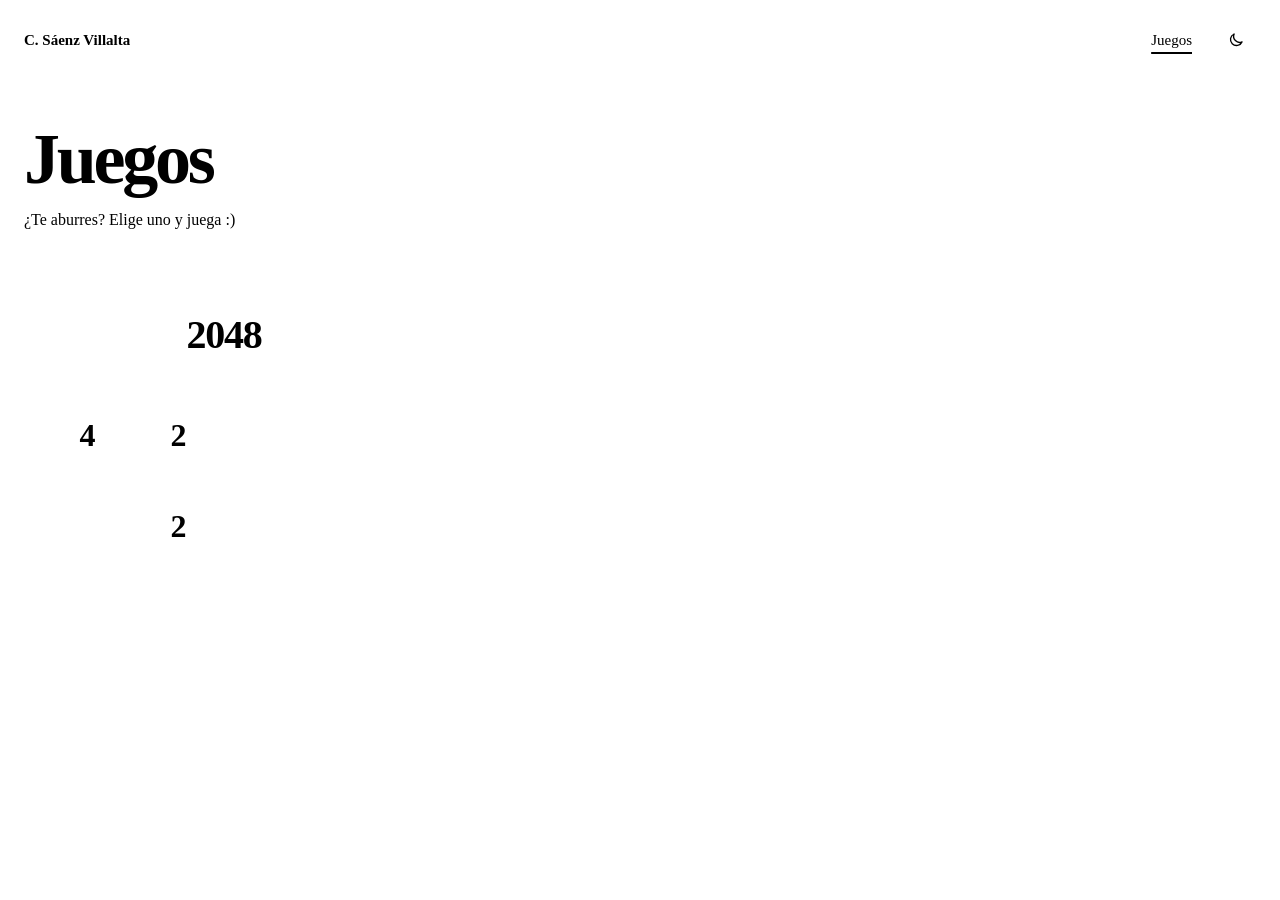
==== index.html @ 189b62c9 "Add games site with 2048 Small games for the browser, published with GitHub Pages. Includes the shar" ====
<!doctype html>
<html lang="es">
  <head>
    <meta charset="utf-8" />
    <meta name="viewport" content="width=device-width, initial-scale=1" />
    <title>Juegos · Celia Sáenz Villalta</title>
    <meta name="description" content="Pequeños juegos hechos con HTML, CSS y JavaScript." />
    <link rel="stylesheet" href="https://cesaenv.github.io/theme.css" />
    <link rel="stylesheet" href="shared/games.css" />
    <link rel="icon" href="https://cesaenv.github.io/favicon.svg" type="image/svg+xml" />
    <script src="shared/chrome.js"></script>
  </head>
  <body>
    <main>
      <div class="container head">
        <h1>Juegos</h1>
        <p>¿Te aburres? Elige uno y juega :)</p>
      </div>
      <div class="container">
        <ul class="game-list">
          <li class="game-card">
            <h2><a href="2048/">2048</a></h2>
            <iframe class="game-preview" src="2048/?demo" title="Vista previa de 2048" loading="lazy" tabindex="-1" aria-hidden="true" inert></iframe>
          </li>
        </ul>
      </div>
    </main>
  </body>
</html>
---- shared/games.css ----
/* Estilos comunes. Los colores vienen de theme.css de la web, aquí solo uso sus variables. */
*,
*::before,
*::after {
  box-sizing: border-box;
}

[hidden] {
  display: none !important;
}

body {
  margin: 0;
  min-height: 100vh;
  background: var(--bg);
  color: var(--text);
  font-family: var(--sans);
  font-size: 1rem;
  line-height: 1.6;
  -webkit-font-smoothing: antialiased;
}

a {
  color: var(--text);
  text-decoration-color: var(--accent);
  text-decoration-thickness: 2px;
  text-underline-offset: 0.25em;
}

a:hover {
  color: var(--accent);
}

:focus-visible {
  outline: 2px solid var(--focus);
  outline-offset: 3px;
}

.container {
  width: 100%;
  max-width: var(--max);
  margin: 0 auto;
  padding: 0 1rem;
}

@media (min-width: 40rem) {
  .container {
    padding: 0 1.5rem;
  }
}

.sr-only {
  position: absolute;
  width: 1px;
  height: 1px;
  margin: -1px;
  padding: 0;
  overflow: hidden;
  clip: rect(0, 0, 0, 0);
  white-space: nowrap;
  border: 0;
}

/* modo ?demo: solo el juego, para la vista previa del menú */
.demo .site-header {
  display: none;
}

.demo body {
  min-height: 0;
  background: var(--surface);
}

/* cabecera */

.site-header .bar {
  display: flex;
  flex-wrap: wrap;
  align-items: center;
  gap: 0.25rem 1.5rem;
  padding-top: 1.25rem;
  padding-bottom: 1.25rem;
}

.site-header .brand {
  margin-right: auto;
  font-size: 0.9375rem;
  font-weight: 600;
  text-decoration: none;
  white-space: nowrap;
}

.site-header nav a {
  display: inline-block;
  padding: 0.35rem 0;
  font-size: 0.9375rem;
  font-weight: 500;
  text-decoration: none;
}

.site-header nav a[aria-current='page'] {
  text-decoration: underline;
  text-decoration-color: var(--accent);
  text-decoration-thickness: 2px;
  text-underline-offset: 0.45em;
}

.theme {
  display: inline-grid;
  place-items: center;
  width: 2.5rem;
  height: 2.5rem;
  border: 0;
  background: transparent;
  color: var(--text);
  cursor: pointer;
}

.theme:hover {
  color: var(--accent);
}

.theme .sun {
  display: none;
}

:root[data-theme='light'] .theme .sun {
  display: block;
}

:root[data-theme='light'] .theme .moon {
  display: none;
}

/* menú */

.head {
  padding-top: 2.5rem;
  padding-bottom: 1.5rem;
  border-bottom: 4px solid var(--rule);
}

.head h1 {
  margin: 0 0 0.5rem;
  font-size: clamp(2.5rem, 1.5rem + 4.5vw, 4.5rem);
  line-height: 1.1;
  font-weight: 750;
  letter-spacing: -0.045em;
}

.head p {
  margin: 0;
  color: var(--muted);
}

.game-list {
  display: grid;
  gap: 1rem;
  grid-template-columns: repeat(auto-fill, minmax(min(100%, 20rem), 1fr));
  list-style: none;
  margin: 0;
  padding: 2.5rem 0;
}

.game-card {
  position: relative;
  display: flex;
  flex-direction: column;
  height: 100%;
  border: 1px solid var(--border);
  background: var(--surface);
}

.game-card:hover,
.game-card:focus-within {
  border-color: var(--accent);
}

.game-preview {
  display: block;
  width: 100%;
  aspect-ratio: 1 / 1;
  border: 0;
  border-top: 1px solid var(--border);
  background: var(--surface);
  pointer-events: none;
}

.game-card h2 {
  margin: 0;
  padding: 1rem 1.25rem;
  text-align: center;
  font-size: 2.5rem;
  line-height: 1.1;
  letter-spacing: -0.03em;
}

/* Toda la tarjeta es clicable a través del enlace del título */
.game-card h2 a {
  color: var(--accent);
  text-decoration: none;
}

.game-card h2 a::after {
  content: '';
  position: absolute;
  inset: 0;
}

.site-footer {
  border-top: 1px solid var(--border);
  padding: 1.5rem 0;
  color: var(--muted);
  font-size: 0.875rem;
}
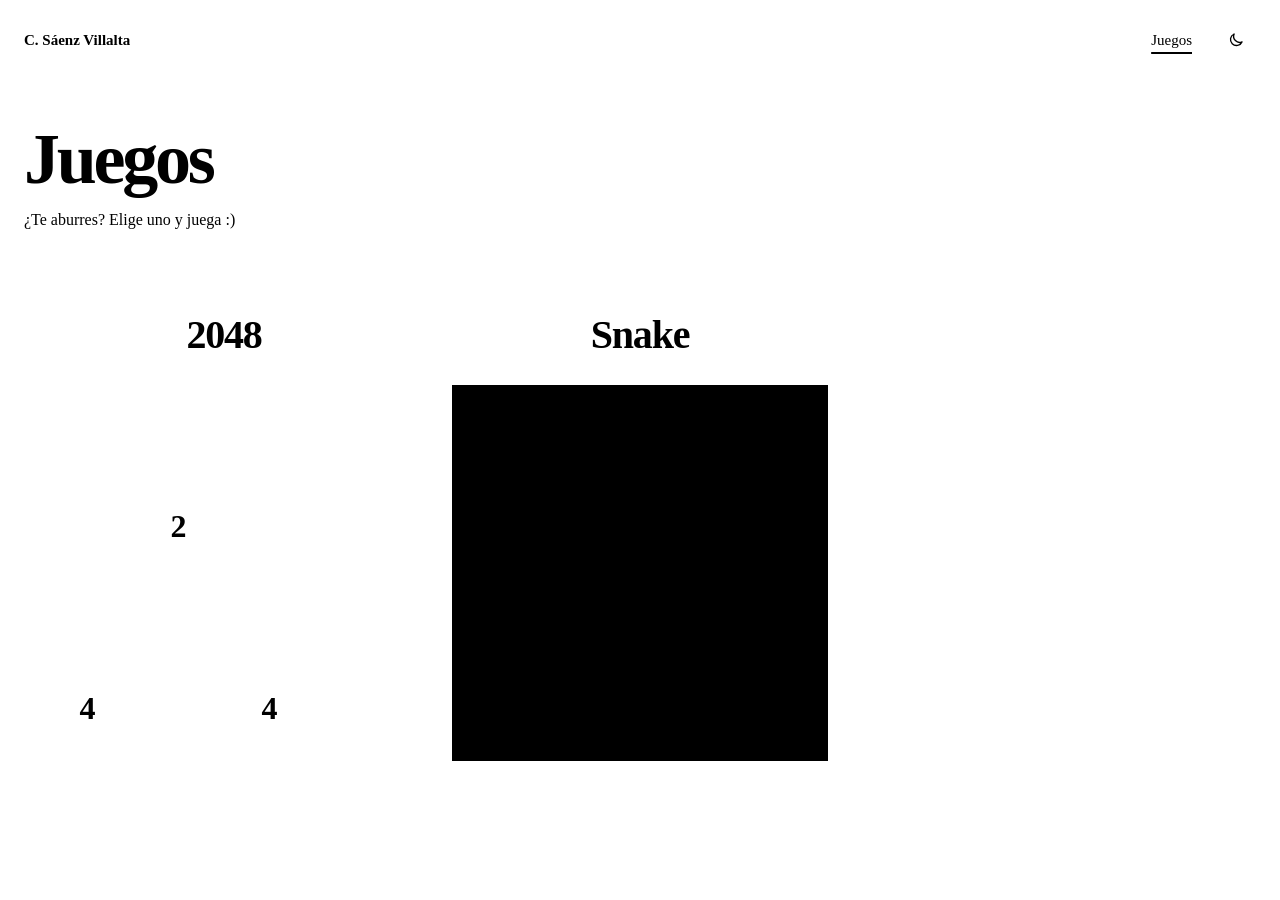
==== commit 32814306: "Add Snake with Random, Algorithm and Smart players" ====
--- a/index.html
+++ b/index.html
@@ -22,6 +22,10 @@
             <h2><a href="2048/">2048</a></h2>
             <iframe class="game-preview" src="2048/?demo" title="Vista previa de 2048" loading="lazy" tabindex="-1" aria-hidden="true" inert></iframe>
           </li>
+          <li class="game-card">
+            <h2><a href="snake/">Snake</a></h2>
+            <iframe class="game-preview" src="snake/?demo" title="Vista previa de Snake" loading="lazy" tabindex="-1" aria-hidden="true" inert></iframe>
+          </li>
         </ul>
       </div>
     </main>
--- a/shared/games.css
+++ b/shared/games.css
@@ -66,6 +66,12 @@
   display: none;
 }
 
+/* Sin barras de desplazamiento: un píxel de más por redondeo las haría aparecer */
+.demo,
+.demo body {
+  overflow: hidden;
+}
+
 .demo body {
   min-height: 0;
   background: var(--surface);
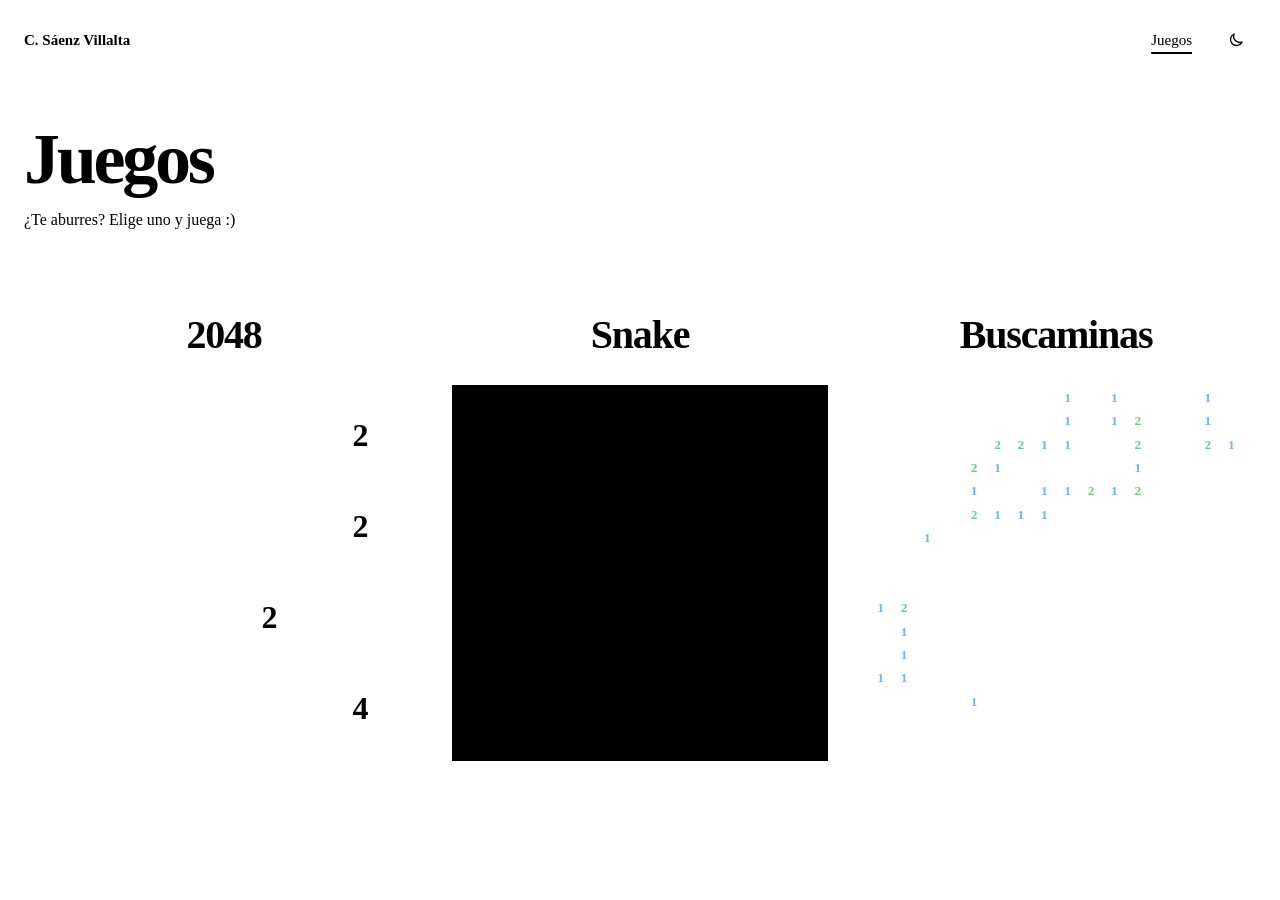
==== commit d34aef0e: "Add Minesweeper with Random, Algorithm and Smart players" ====
--- a/index.html
+++ b/index.html
@@ -26,6 +26,10 @@
             <h2><a href="snake/">Snake</a></h2>
             <iframe class="game-preview" src="snake/?demo" title="Vista previa de Snake" loading="lazy" tabindex="-1" aria-hidden="true" inert></iframe>
           </li>
+          <li class="game-card">
+            <h2><a href="buscaminas/">Buscaminas</a></h2>
+            <iframe class="game-preview" src="buscaminas/?demo" title="Vista previa de Buscaminas" loading="lazy" tabindex="-1" aria-hidden="true" inert></iframe>
+          </li>
         </ul>
       </div>
     </main>
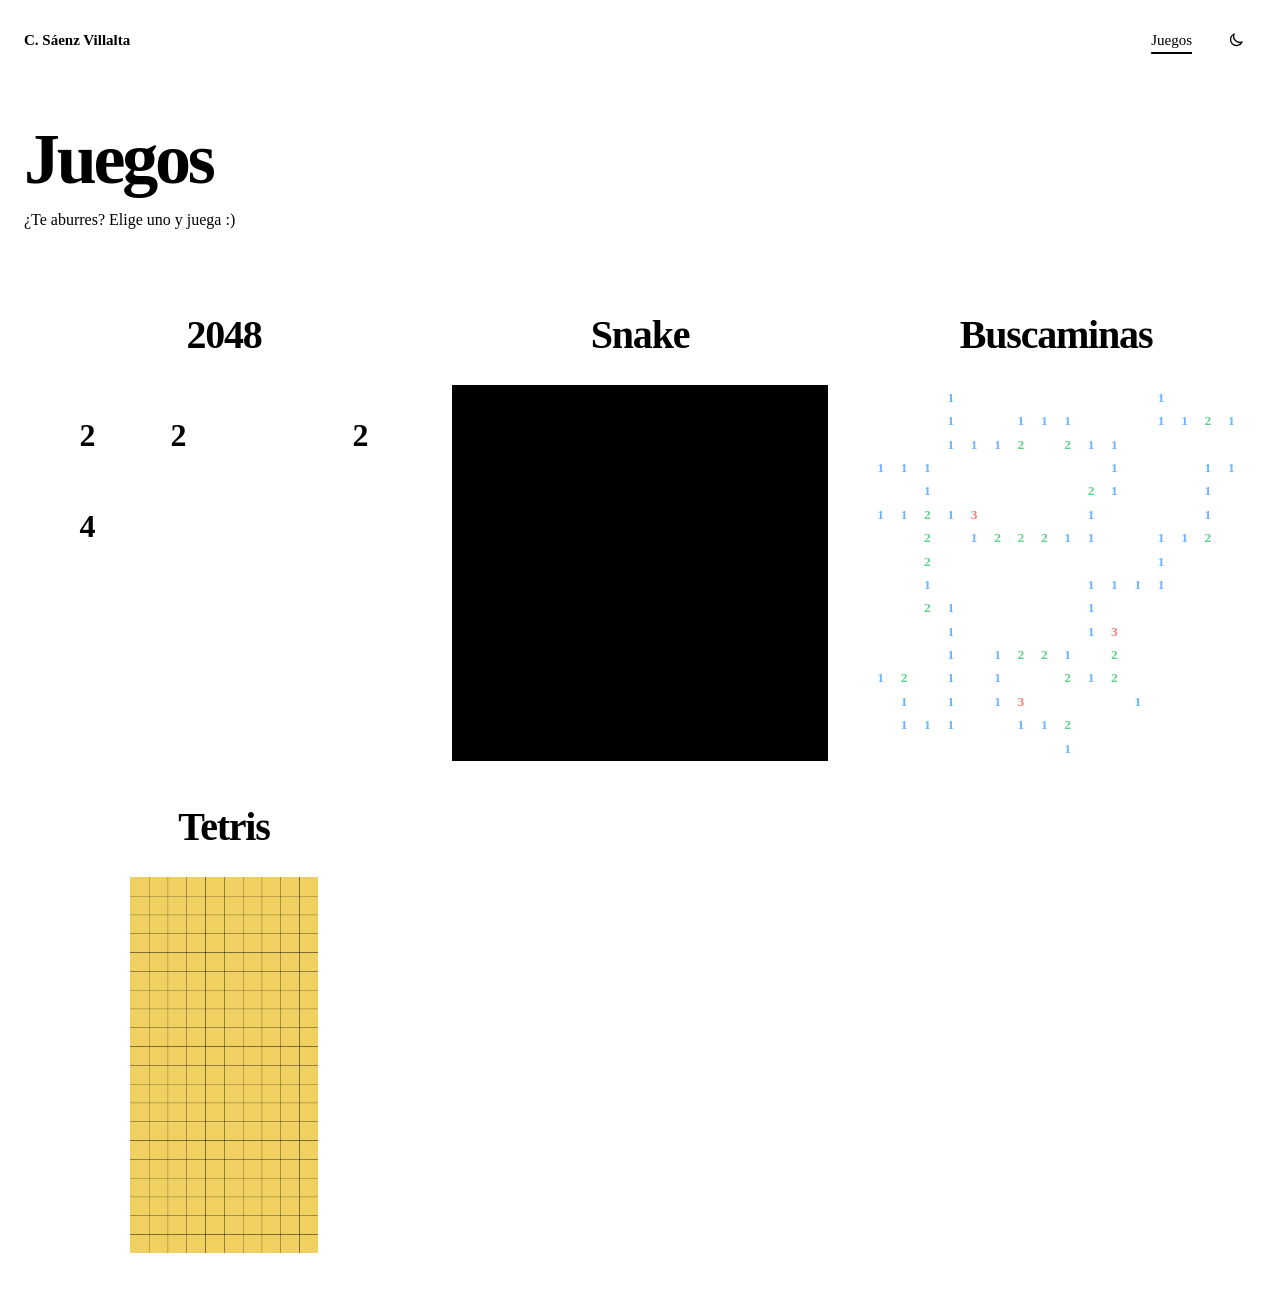
==== commit 55fbc14d: "Add Tetris with Random, Algorithm and Smart players" ====
--- a/index.html
+++ b/index.html
@@ -30,6 +30,10 @@
             <h2><a href="buscaminas/">Buscaminas</a></h2>
             <iframe class="game-preview" src="buscaminas/?demo" title="Vista previa de Buscaminas" loading="lazy" tabindex="-1" aria-hidden="true" inert></iframe>
           </li>
+          <li class="game-card">
+            <h2><a href="tetris/">Tetris</a></h2>
+            <iframe class="game-preview" src="tetris/?demo" title="Vista previa de Tetris" loading="lazy" tabindex="-1" aria-hidden="true" inert></iframe>
+          </li>
         </ul>
       </div>
     </main>
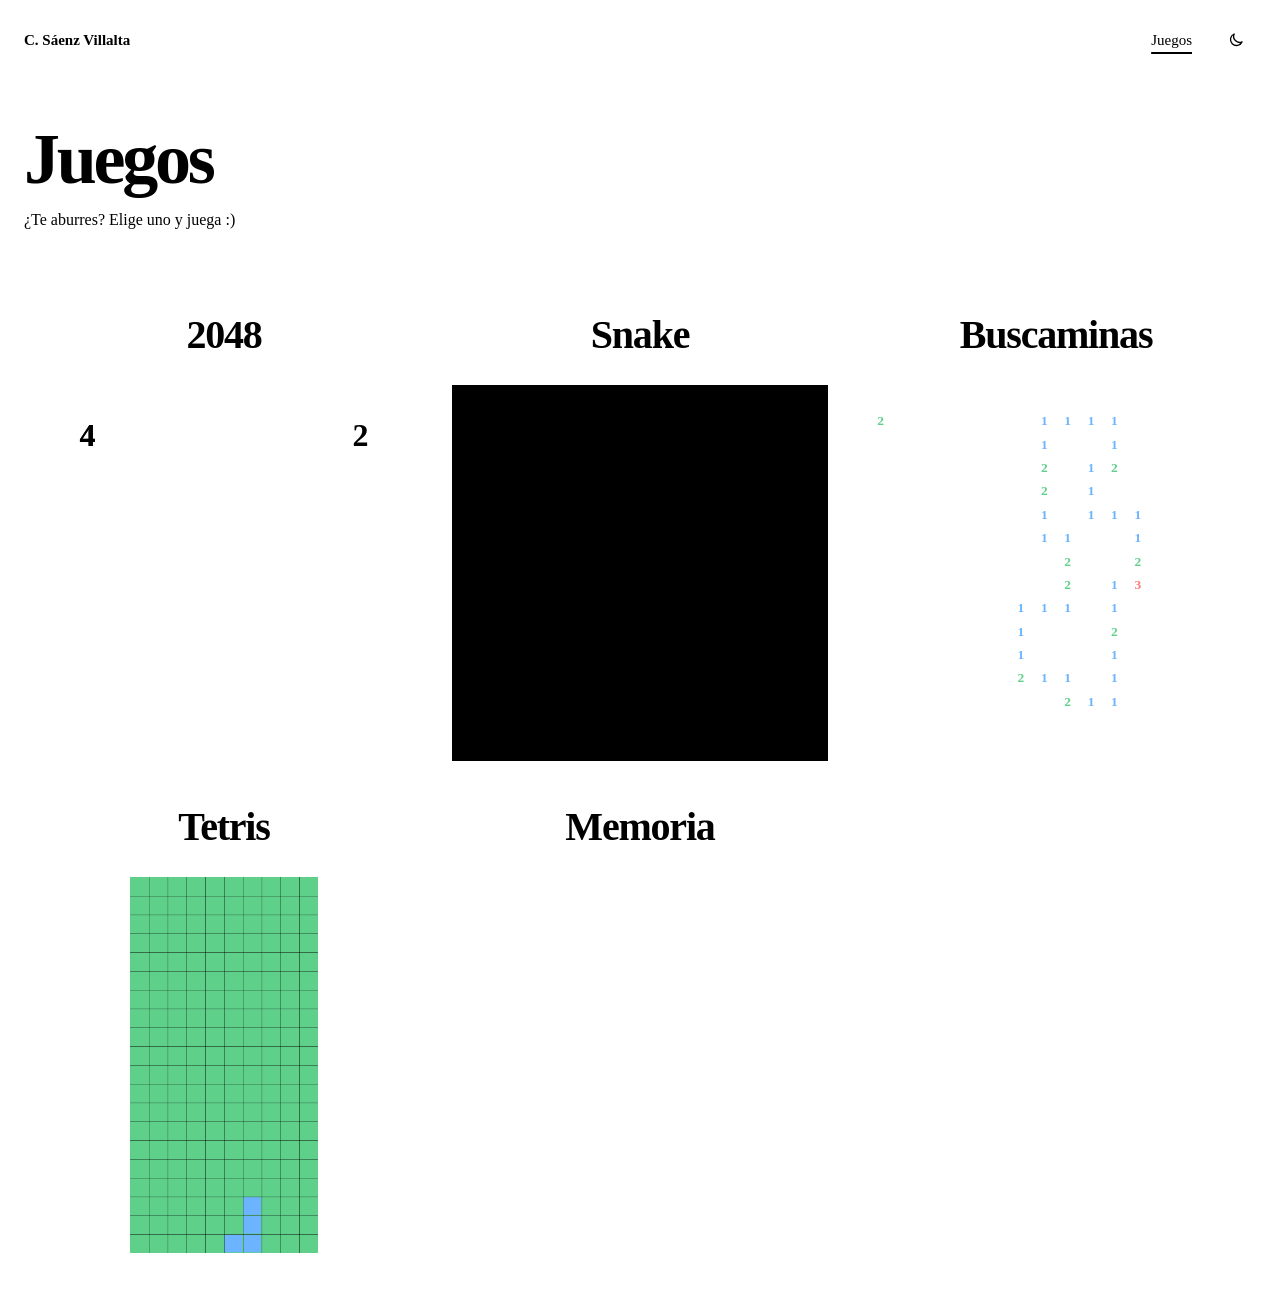
==== commit 31439c7a: "Add memory game with Random, Algorithm and Smart players" ====
--- a/index.html
+++ b/index.html
@@ -34,6 +34,10 @@
             <h2><a href="tetris/">Tetris</a></h2>
             <iframe class="game-preview" src="tetris/?demo" title="Vista previa de Tetris" loading="lazy" tabindex="-1" aria-hidden="true" inert></iframe>
           </li>
+          <li class="game-card">
+            <h2><a href="memoria/">Memoria</a></h2>
+            <iframe class="game-preview" src="memoria/?demo" title="Vista previa de Memoria" loading="lazy" tabindex="-1" aria-hidden="true" inert></iframe>
+          </li>
         </ul>
       </div>
     </main>
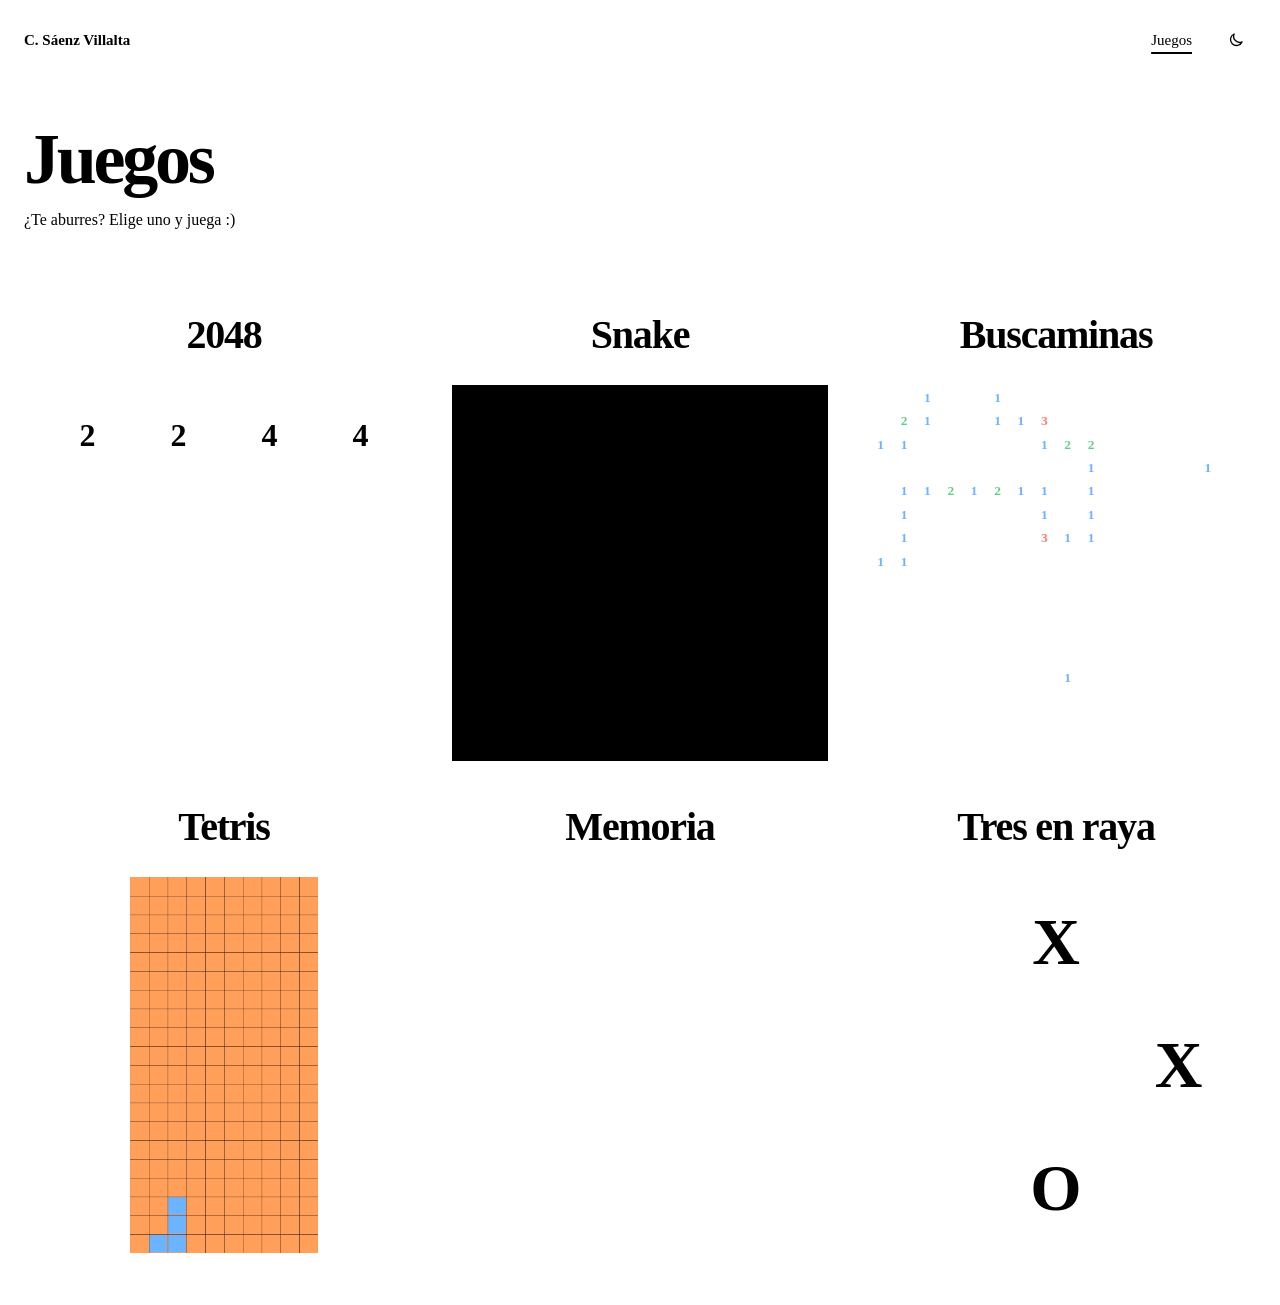
==== commit ac9302c8: "Add tic-tac-toe with Random, Algorithm and Smart players" ====
--- a/index.html
+++ b/index.html
@@ -38,6 +38,10 @@
             <h2><a href="memoria/">Memoria</a></h2>
             <iframe class="game-preview" src="memoria/?demo" title="Vista previa de Memoria" loading="lazy" tabindex="-1" aria-hidden="true" inert></iframe>
           </li>
+          <li class="game-card">
+            <h2><a href="tres-en-raya/">Tres en raya</a></h2>
+            <iframe class="game-preview" src="tres-en-raya/?demo" title="Vista previa de Tres en raya" loading="lazy" tabindex="-1" aria-hidden="true" inert></iframe>
+          </li>
         </ul>
       </div>
     </main>
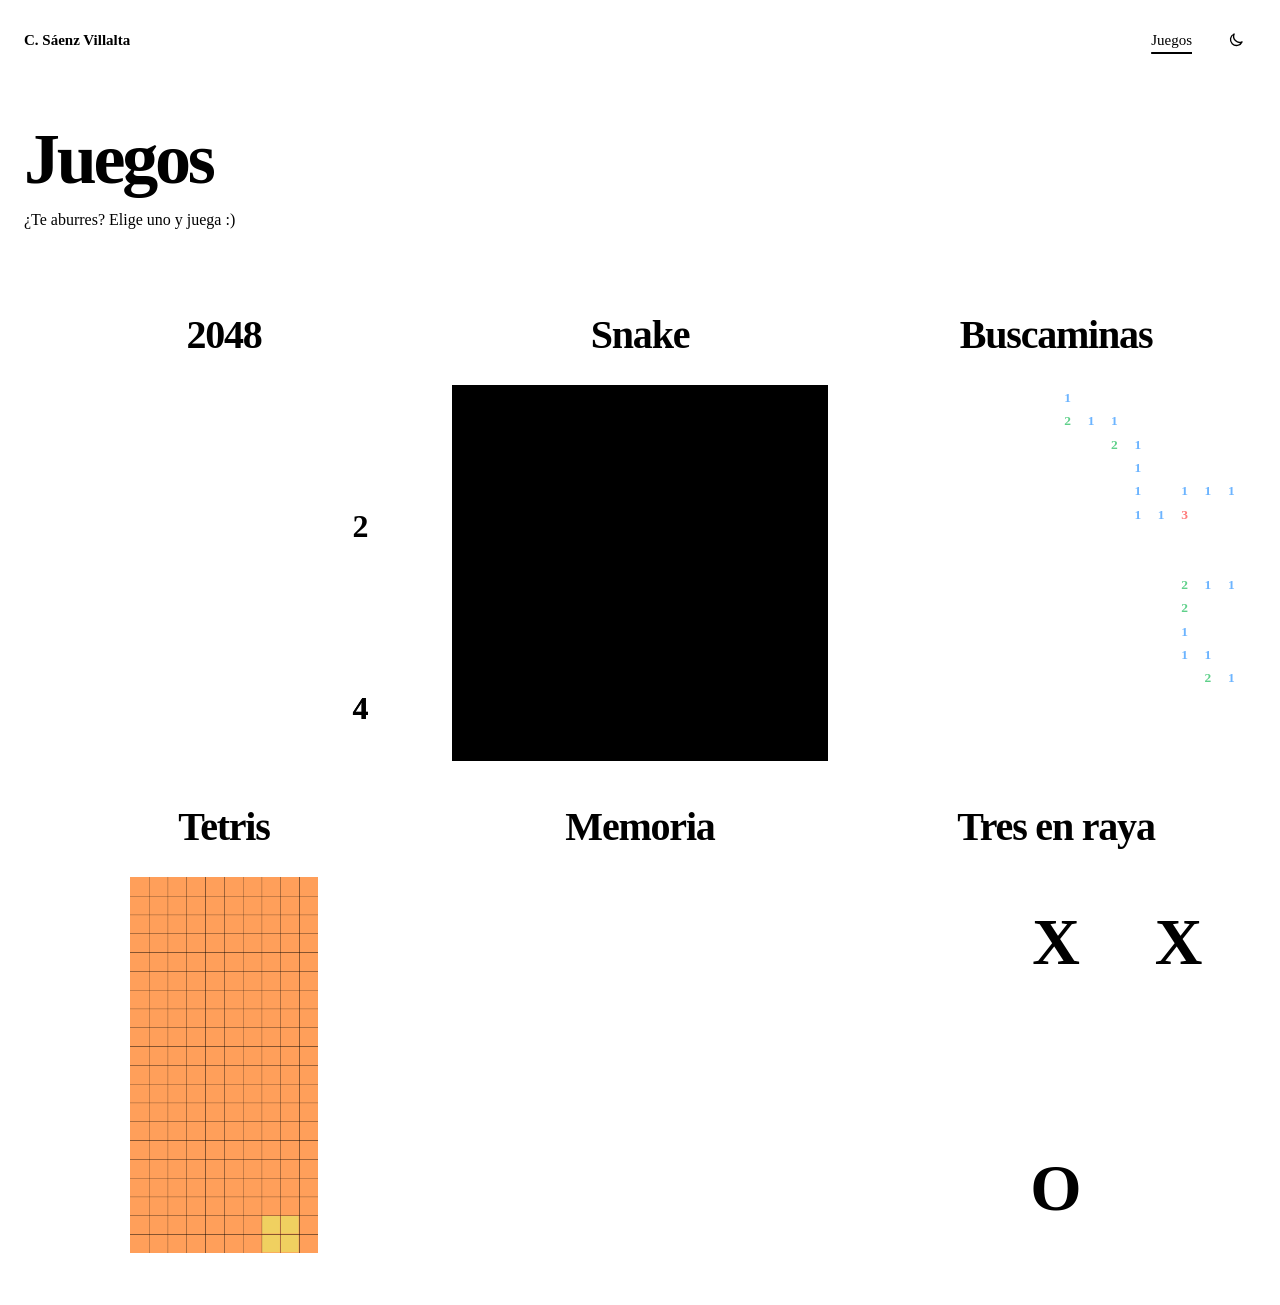
==== commit 7ca74871: "Load theme and favicon from saenzvillaltacelia.com Avoids the redirect from cesaenv.github.io now th" ====
--- a/index.html
+++ b/index.html
@@ -5,9 +5,9 @@
     <meta name="viewport" content="width=device-width, initial-scale=1" />
     <title>Juegos · Celia Sáenz Villalta</title>
     <meta name="description" content="Pequeños juegos hechos con HTML, CSS y JavaScript." />
-    <link rel="stylesheet" href="https://cesaenv.github.io/theme.css" />
+    <link rel="stylesheet" href="https://saenzvillaltacelia.com/theme.css" />
     <link rel="stylesheet" href="shared/games.css" />
-    <link rel="icon" href="https://cesaenv.github.io/favicon.svg" type="image/svg+xml" />
+    <link rel="icon" href="https://saenzvillaltacelia.com/favicon.svg" type="image/svg+xml" />
     <script src="shared/chrome.js"></script>
   </head>
   <body>
